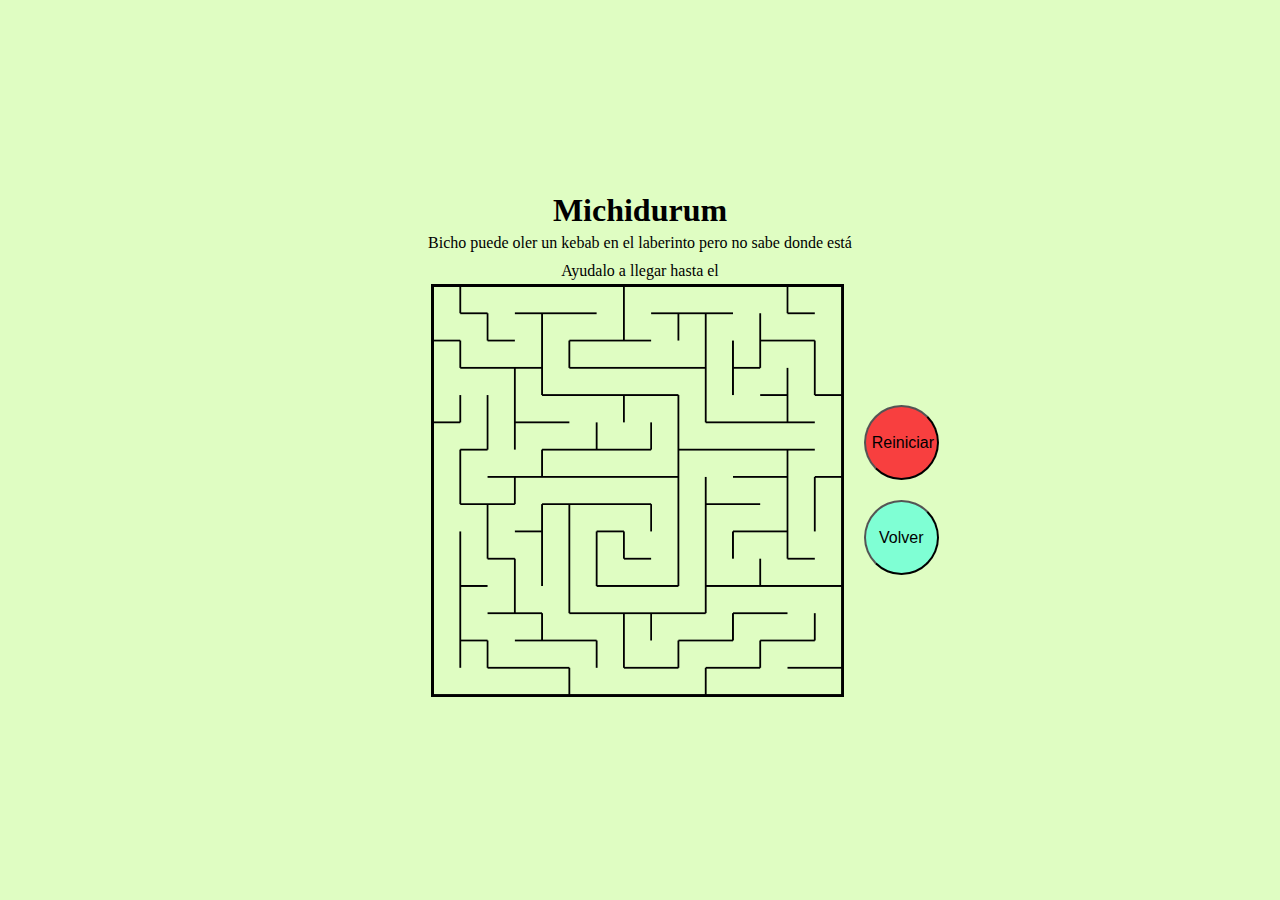
==== HTML/Money.html @ 75585af5 "First miau" ====
<!DOCTYPE html>
<html lang="es">
<head>
    <meta charset="UTF-8">
    <meta name="viewport" content="width=device-width, initial-scale=1.0">
    <title>Juego de Resolver el Laberinto</title>
    <style>
        body, html {
            height: 100%;
            margin: 0;
            display: flex;
            justify-content: center;
            align-items: center;
            background-color: rgb(223, 253, 194);
            display: flex;
            flex-direction: column;
        }
        #texto{
            text-align: center;
            line-height: 12px;
            margin-bottom: -30px;
        }
        #container {
            display: flex;
            align-items: center;
            margin-left: 90px;
        }
        canvas {
            border: 2px solid #000;
            height: 90%;
        }
        #buttons {
            display: flex;
            flex-direction: column;
            margin-left: 20px;
        }
        button {
            margin: 10px 0;
            font-size: 16px;
            cursor: pointer;
            border-radius: 40px;
            width: 75px;
            height: 75px;
        }

        #restartButton{
            background-color: rgb(248, 63, 63);
        }

        #surpriseButton{
            background-color: aquamarine;
        }
    </style>
</head>
<body>
    <div id="texto">
        <h1>Michidurum</h1>
        <p>Bicho puede oler un kebab en el laberinto pero no sabe donde está</p>
        <p>Ayudalo a llegar hasta el</p>
    </div>
    <div id="container">
        <canvas id="gameCanvas"></canvas>
        <div id="buttons">
            <button id="restartButton">Reiniciar</button>
            <button id="surpriseButton">Volver</button>
        </div>
    </div>
    <script src="../JS/money.js"></script>
</body>
</html>
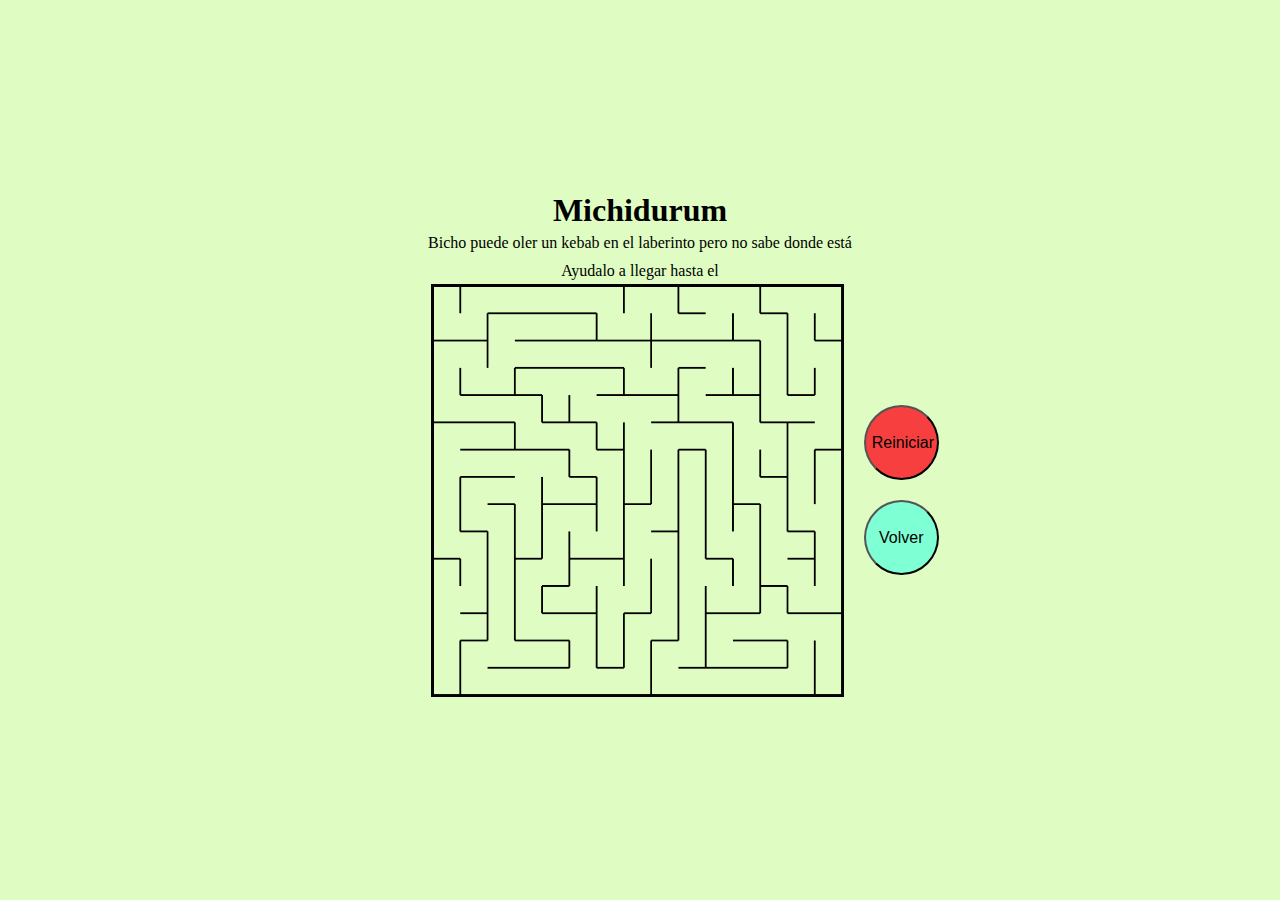
==== commit fd9dc197: "Update Money.html" ====
--- a/HTML/Money.html
+++ b/HTML/Money.html
@@ -50,6 +50,33 @@
         #surpriseButton{
             background-color: aquamarine;
         }
+
+        @media (max-width: 768px) {
+    #container {
+        flex-direction: column;
+        align-items: center;
+        margin-left: 0;
+    }
+
+    canvas {
+        width: 90%;
+        max-width: 300px; /* Ajusta el ancho máximo del canvas */
+        height: auto; /* Autoajusta la altura según el ancho */
+        border: 2px solid #000;
+    }
+
+    #buttons {
+        margin-left: 0;
+        margin-top: 20px;
+    }
+
+    button {
+        width: 120px;
+        height: 40px;
+        font-size: 14px;
+    }
+}
+
     </style>
 </head>
 <body>
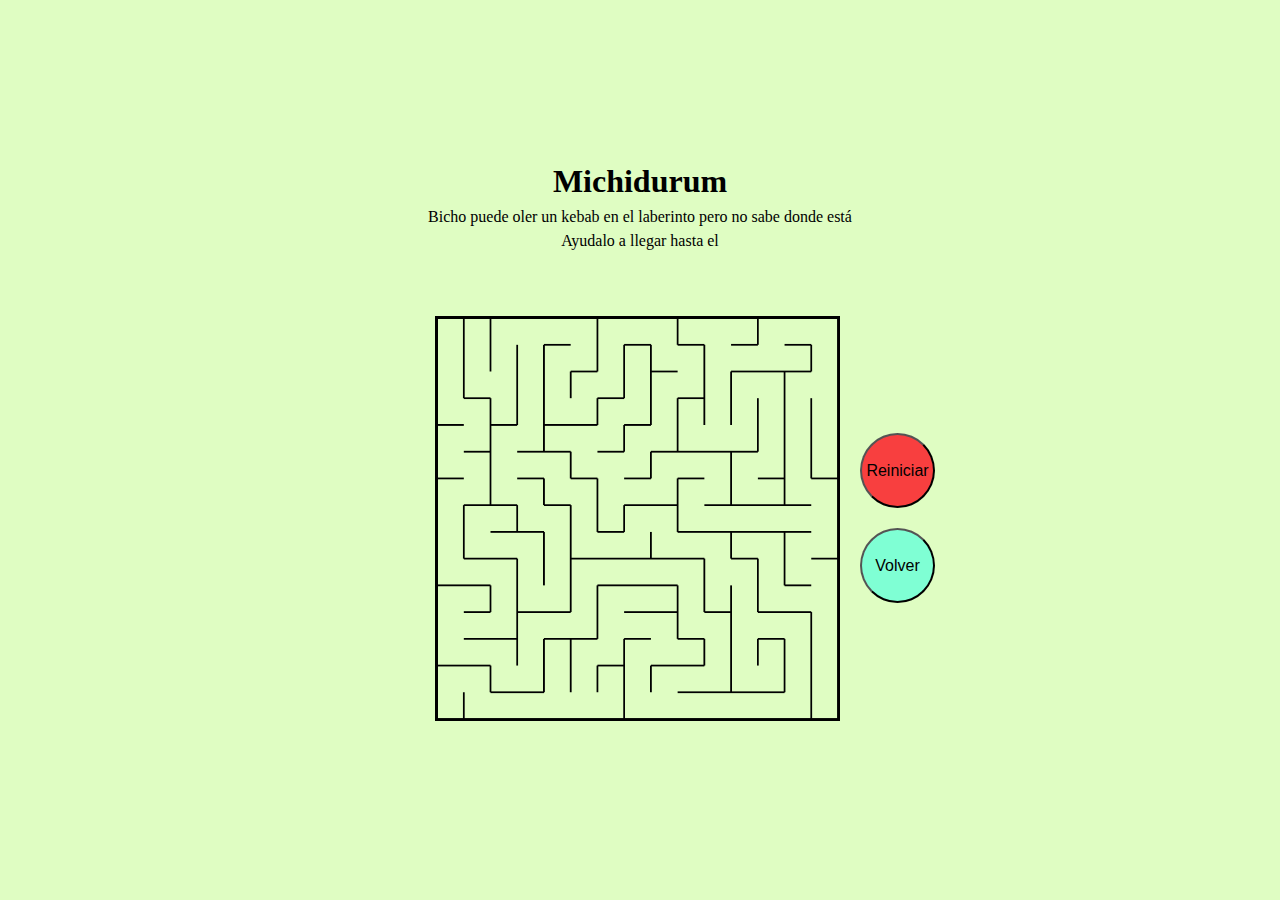
==== commit 48b3fe9e: "Update Money.html" ====
--- a/HTML/Money.html
+++ b/HTML/Money.html
@@ -5,77 +5,88 @@
     <meta name="viewport" content="width=device-width, initial-scale=1.0">
     <title>Juego de Resolver el Laberinto</title>
     <style>
-        body, html {
-            height: 100%;
-            margin: 0;
-            display: flex;
-            justify-content: center;
-            align-items: center;
-            background-color: rgb(223, 253, 194);
-            display: flex;
-            flex-direction: column;
-        }
-        #texto{
-            text-align: center;
-            line-height: 12px;
-            margin-bottom: -30px;
-        }
-        #container {
-            display: flex;
-            align-items: center;
-            margin-left: 90px;
-        }
-        canvas {
-            border: 2px solid #000;
-            height: 90%;
-        }
-        #buttons {
-            display: flex;
-            flex-direction: column;
-            margin-left: 20px;
-        }
-        button {
-            margin: 10px 0;
-            font-size: 16px;
-            cursor: pointer;
-            border-radius: 40px;
-            width: 75px;
-            height: 75px;
-        }
+        * {
+    margin: 0;
+    padding: 0;
+    box-sizing: border-box;
+}
 
-        #restartButton{
-            background-color: rgb(248, 63, 63);
-        }
+body, html {
+    height: 100%;
+    margin: 0;
+    display: flex;
+    justify-content: center;
+    align-items: center;
+    background-color: rgb(223, 253, 194);
+    flex-direction: column;
+}
 
-        #surpriseButton{
-            background-color: aquamarine;
-        }
+#texto {
+    text-align: center;
+    line-height: 1.5; /* Ajusta el espaciado entre líneas */
+    margin-bottom: 20px; /* Espacio inferior para separar del contenedor siguiente */
+}
 
-        @media (max-width: 768px) {
+#container {
+    display: flex;
+    flex-direction: column;
+    align-items: center;
+    margin-top: 20px; /* Espacio superior para separar del texto */
+}
+
+canvas {
+    max-width: 90%; /* Ajusta el ancho máximo del canvas */
+    max-height: 50vh; /* Ajusta la altura máxima del canvas para no ocupar demasiado espacio */
+    border: 2px solid #000;
+}
+
+#buttons {
+    margin-top: 20px; /* Espacio superior para separar de otros elementos */
+    display: flex;
+    flex-direction: column;
+}
+
+button {
+    margin: 10px 0;
+    font-size: 16px;
+    cursor: pointer;
+    border-radius: 40px;
+    width: 120px;
+    height: 40px;
+}
+
+#restartButton {
+    background-color: rgb(248, 63, 63);
+}
+
+#surpriseButton {
+    background-color: aquamarine;
+}
+
+@media (min-width: 769px) {
+    /* Estilos adicionales para pantallas más grandes si es necesario */
     #container {
-        flex-direction: column;
-        align-items: center;
-        margin-left: 0;
+        flex-direction: row;
+        margin-left: 90px;
     }
 
     canvas {
-        width: 90%;
-        max-width: 300px; /* Ajusta el ancho máximo del canvas */
-        height: auto; /* Autoajusta la altura según el ancho */
-        border: 2px solid #000;
+        width: auto;
+        height: 90%;
     }
 
     #buttons {
-        margin-left: 0;
-        margin-top: 20px;
+        margin-left: 20px;
+        margin-top: 0;
     }
 
     button {
-        width: 120px;
-        height: 40px;
-        font-size: 14px;
+        width: 75px;
+        height: 75px;
+        font-size: 16px;
     }
 }
+
 
     </style>
 </head>
